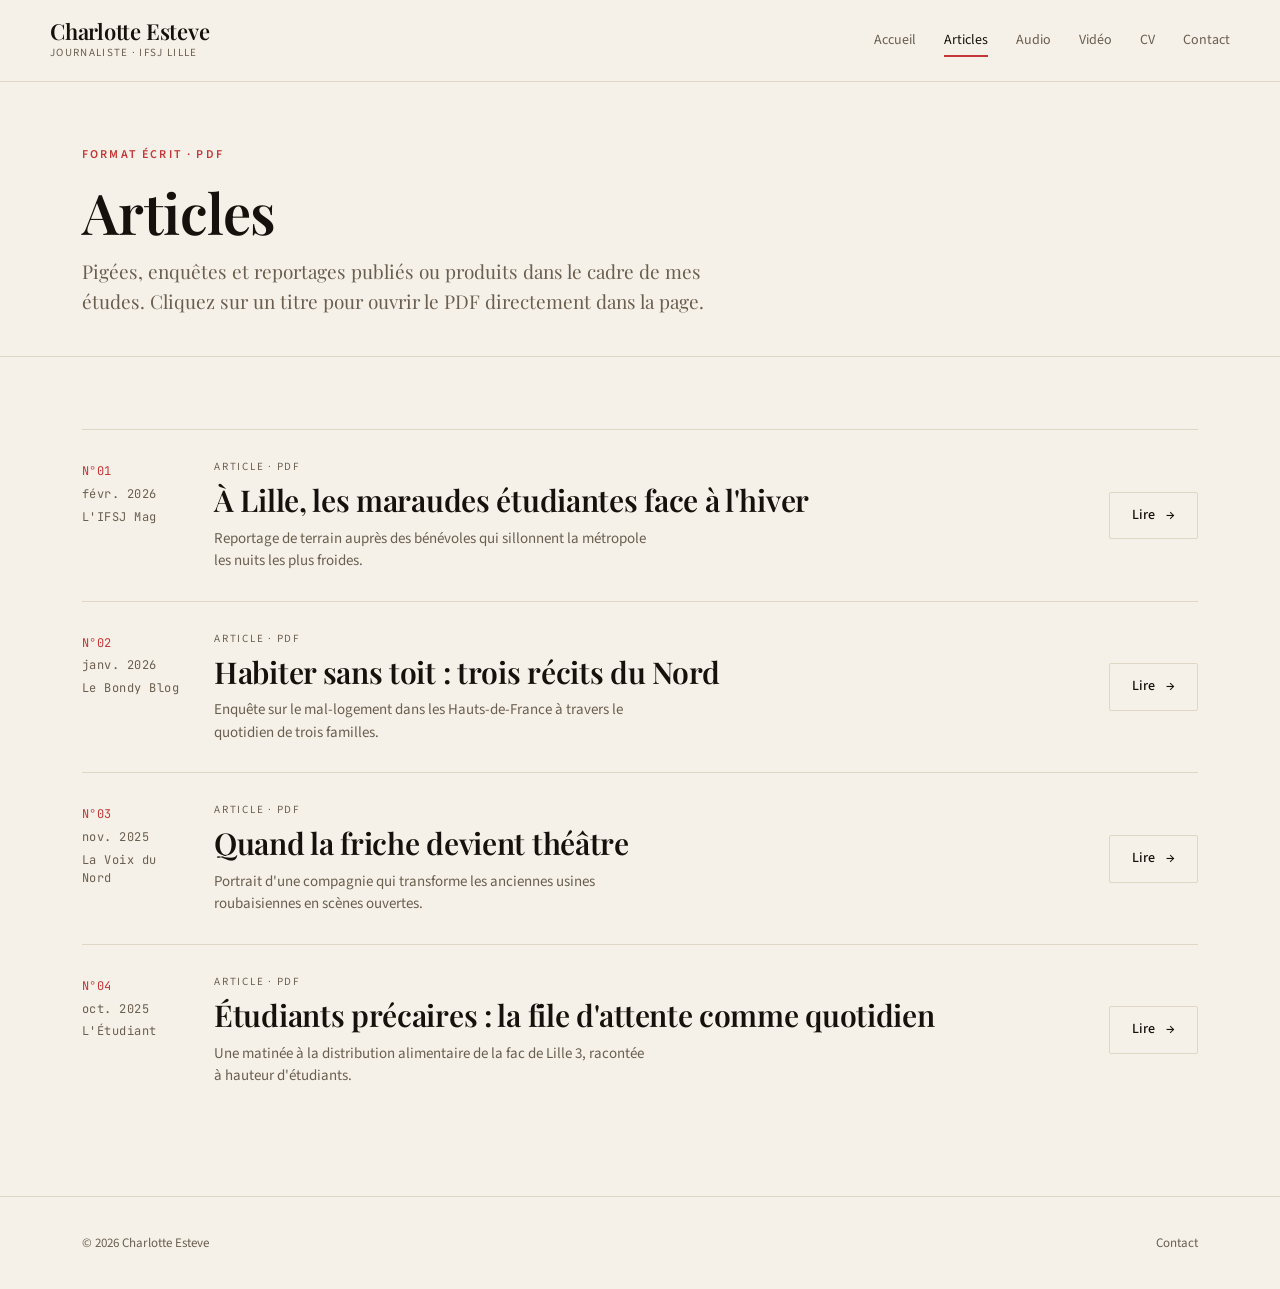
==== articles.html @ b2424b8b "remove unused template" ====
<!DOCTYPE html>
<html lang="fr">
<head>
  <meta charset="UTF-8" />
  <meta name="viewport" content="width=device-width, initial-scale=1.0" />
  <title>Articles — Charlotte Esteve</title>
  <link rel="preconnect" href="https://fonts.googleapis.com" />
  <link rel="preconnect" href="https://fonts.gstatic.com" crossorigin />
  <link href="https://fonts.googleapis.com/css2?family=Playfair+Display:wght@500;600;700&family=Source+Sans+3:wght@400;500;600&family=JetBrains+Mono:wght@400&display=swap" rel="stylesheet" />
  <link rel="stylesheet" href="styles.css" />
</head>
<body data-page="articles">
  <div class="page">
    <header class="site-header">
      <div class="container header-inner">
        <a class="brand" href="index.html">
          <span class="brand-name">Charlotte Esteve</span>
          <span class="brand-tagline">Journaliste · IFSJ Lille</span>
        </a>
        <button class="nav-toggle" type="button" aria-label="Menu">Menu</button>
        <nav class="nav">
          <a href="index.html">Accueil</a>
          <a href="articles.html" class="active">Articles</a>
          <a href="audio.html">Audio</a>
          <a href="video.html">Vidéo</a>
          <a href="cv.html">CV</a>
          <a href="contact.html">Contact</a>
        </nav>
      </div>
    </header>

    <main>
      <section class="page-header">
        <div class="container">
          <p class="page-eyebrow">Format écrit · PDF</p>
          <h1 class="page-title">Articles</h1>
          <p class="page-intro">Pigées, enquêtes et reportages publiés ou produits dans le cadre de mes études. Cliquez sur un titre pour ouvrir le PDF directement dans la page.</p>
        </div>
      </section>

      <section style="padding: 16px 0 80px;">
        <div class="container">
          <ul class="list" data-list>
            <li class="loading">Chargement…</li>
          </ul>
        </div>
      </section>
    </main>

    <footer class="site-footer">
      <div class="container footer-inner">
        <span>© 2026 Charlotte Esteve</span>
        <a href="contact.html">Contact</a>
      </div>
    </footer>
  </div>

  <script src="app.js"></script>
</body>
</html>
---- styles.css ----
/* =========================================================
   Charlotte Esteve — Portfolio
  Variables: palette ink + typographie classic
   ========================================================= */

/* Palette — Bleu encre */
:root {
  --bg: #f6f1e8;
  --bg-elevated: #fbf7f0;
  --fg: #16110c;
  --fg-muted: #6a5e4f;
  --rule: #e0d6c4;
  --accent: oklch(0.55 0.18 25);
  --accent-fg: #fbf7f0;
  --accent-soft: oklch(0.94 0.04 25);
  color-scheme: light;
}

/* Typographie — Classique */
:root {
  --font-serif: "Playfair Display", "Times New Roman", serif;
  --font-sans: "Source Sans 3", system-ui, sans-serif;
  --font-mono: "JetBrains Mono", ui-monospace, monospace;
  --serif-weight-display: 600;
  --serif-tracking-display: -0.01em;
}

/* Reset */
*, *::before, *::after { box-sizing: border-box; }
html, body { margin: 0; padding: 0; }
body {
  background: var(--bg);
  color: var(--fg);
  font-family: var(--font-sans);
  font-size: 16px;
  line-height: 1.55;
  -webkit-font-smoothing: antialiased;
  text-rendering: optimizeLegibility;
}

a { color: inherit; text-decoration: none; }
img { max-width: 100%; display: block; }
button { font: inherit; cursor: pointer; }

/* Layout */
.page {
  min-height: 100vh;
  display: flex;
  flex-direction: column;
}

.container {
  width: 100%;
  max-width: 1180px;
  margin: 0 auto;
  padding: 0 32px;
}

/* ====== Header ====== */
.site-header {
  border-bottom: 1px solid var(--rule);
  background: var(--bg);
  position: sticky;
  top: 0;
  z-index: 30;
  backdrop-filter: saturate(140%) blur(8px);
}

.header-inner {
  display: flex;
  align-items: center;
  justify-content: space-between;
  gap: 24px;
  padding: 20px 0;
}

.brand {
  display: flex;
  flex-direction: column;
  gap: 2px;
  text-decoration: none;
  color: inherit;
}
.brand-name {
  font-family: var(--font-serif);
  font-size: 22px;
  font-weight: var(--serif-weight-display);
  letter-spacing: var(--serif-tracking-display);
  line-height: 1;
}
.brand-tagline {
  font-size: 11px;
  letter-spacing: 0.12em;
  text-transform: uppercase;
  color: var(--fg-muted);
}

.nav {
  display: flex;
  align-items: center;
  gap: 28px;
}
.nav a {
  font-size: 14px;
  color: var(--fg-muted);
  position: relative;
  padding: 4px 0;
  transition: color 0.15s ease;
}
.nav a:hover { color: var(--fg); }
.nav a.active { color: var(--fg); }
.nav a.active::after {
  content: "";
  position: absolute;
  left: 0; right: 0; bottom: -2px;
  height: 2px;
  background: var(--accent);
}

/* Mobile nav */
.nav-toggle {
  display: none;
  background: none;
  border: 1px solid var(--rule);
  padding: 8px 12px;
  border-radius: 4px;
  color: var(--fg);
}

@media (max-width: 760px) {
  .nav-toggle { display: inline-flex; }
  .nav {
    display: none;
    position: absolute;
    top: 100%; left: 0; right: 0;
    background: var(--bg);
    border-bottom: 1px solid var(--rule);
    flex-direction: column;
    align-items: stretch;
    gap: 0;
    padding: 12px 32px 20px;
  }
  .nav.open { display: flex; }
  .nav a { padding: 12px 0; border-bottom: 1px solid var(--rule); }
  .nav a:last-child { border-bottom: none; }
}

/* ====== Hero ====== */
.hero {
  padding: 96px 0 72px;
  border-bottom: 1px solid var(--rule);
}
.hero-eyebrow {
  font-size: 12px;
  letter-spacing: 0.18em;
  text-transform: uppercase;
  color: var(--accent);
  font-weight: 600;
  margin: 0 0 28px;
}
.hero-title {
  font-family: var(--font-serif);
  font-weight: var(--serif-weight-display);
  letter-spacing: var(--serif-tracking-display);
  font-size: clamp(44px, 7vw, 88px);
  line-height: 1.02;
  margin: 0 0 28px;
  text-wrap: balance;
}
.hero-lede {
  font-family: var(--font-serif);
  font-size: clamp(18px, 2vw, 22px);
  line-height: 1.5;
  color: var(--fg-muted);
  max-width: 60ch;
  margin: 0 0 40px;
  text-wrap: pretty;
}
.hero-cta {
  display: inline-flex;
  align-items: center;
  gap: 12px;
}

/* ====== Buttons ====== */
.btn {
  display: inline-flex;
  align-items: center;
  gap: 10px;
  padding: 12px 22px;
  border-radius: 2px;
  font-size: 14px;
  font-weight: 500;
  letter-spacing: 0.02em;
  border: 1px solid var(--fg);
  background: var(--fg);
  color: var(--bg);
  transition: all 0.15s ease;
}
.btn:hover { background: var(--accent); border-color: var(--accent); color: var(--accent-fg); }

.btn-ghost {
  background: transparent;
  color: var(--fg);
  border-color: var(--rule);
}
.btn-ghost:hover { border-color: var(--fg); background: transparent; color: var(--fg); }

.btn-accent {
  background: var(--accent);
  border-color: var(--accent);
  color: var(--accent-fg);
}
.btn-accent:hover { background: var(--fg); border-color: var(--fg); color: var(--bg); }

.btn .arrow {
  display: inline-block;
  transition: transform 0.2s ease;
}
.btn:hover .arrow { transform: translateX(3px); }

/* ====== Section header ====== */
.section {
  padding: 80px 0;
  border-bottom: 1px solid var(--rule);
}
.section:last-of-type { border-bottom: none; }

.section-head {
  display: flex;
  align-items: baseline;
  justify-content: space-between;
  gap: 24px;
  margin-bottom: 40px;
  padding-bottom: 16px;
  border-bottom: 2px solid var(--fg);
}
.section-title {
  font-family: var(--font-serif);
  font-weight: var(--serif-weight-display);
  letter-spacing: var(--serif-tracking-display);
  font-size: clamp(28px, 4vw, 40px);
  margin: 0;
}
.section-meta {
  font-size: 12px;
  letter-spacing: 0.16em;
  text-transform: uppercase;
  color: var(--fg-muted);
}
.section-meta a { color: var(--accent); }
.section-meta a:hover { text-decoration: underline; }

/* ====== Page header (interior pages) ====== */
.page-header {
  padding: 64px 0 40px;
  border-bottom: 1px solid var(--rule);
}
.page-eyebrow {
  font-size: 12px;
  letter-spacing: 0.18em;
  text-transform: uppercase;
  color: var(--accent);
  margin: 0 0 18px;
  font-weight: 600;
}
.page-title {
  font-family: var(--font-serif);
  font-weight: var(--serif-weight-display);
  letter-spacing: var(--serif-tracking-display);
  font-size: clamp(36px, 5vw, 56px);
  margin: 0 0 16px;
  line-height: 1.05;
}
.page-intro {
  font-family: var(--font-serif);
  font-size: 19px;
  color: var(--fg-muted);
  max-width: 60ch;
  margin: 0;
}

/* ====== Cards (lists) ====== */
.list {
  display: flex;
  flex-direction: column;
  gap: 0;
  margin: 56px 0 0;
  padding: 0;
  list-style: none;
}

.card {
  display: grid;
  grid-template-columns: 100px 1fr auto;
  gap: 32px;
  align-items: start;
  padding: 28px 0;
  border-top: 1px solid var(--rule);
  transition: padding-left 0.2s ease;
}
.card:last-child { border-bottom: 1px solid var(--rule); }
.card:hover { padding-left: 12px; }

.card-meta {
  font-family: var(--font-mono);
  font-size: 12px;
  color: var(--fg-muted);
  letter-spacing: 0.04em;
  display: flex;
  flex-direction: column;
  gap: 4px;
  padding-top: 4px;
}
.card-meta .num { color: var(--accent); }

.card-body { min-width: 0; }
.card-kind {
  font-size: 11px;
  letter-spacing: 0.16em;
  text-transform: uppercase;
  color: var(--fg-muted);
  margin: 0 0 8px;
}
.card-title {
  font-family: var(--font-serif);
  font-weight: var(--serif-weight-display);
  letter-spacing: var(--serif-tracking-display);
  font-size: clamp(22px, 2.4vw, 30px);
  line-height: 1.15;
  margin: 0 0 10px;
  text-wrap: balance;
}
.card-desc {
  color: var(--fg-muted);
  font-size: 15px;
  line-height: 1.5;
  margin: 0;
  max-width: 62ch;
  text-wrap: pretty;
}

.card-action {
  align-self: center;
  white-space: nowrap;
}

@media (max-width: 720px) {
  .card { grid-template-columns: 1fr; gap: 12px; }
  .card-meta { flex-direction: row; gap: 14px; }
  .card-action { justify-self: start; }
}

/* ====== Featured row (homepage) ====== */
.featured-grid {
  display: grid;
  grid-template-columns: repeat(3, 1fr);
  gap: 0;
  border-top: 1px solid var(--rule);
}
.featured-item {
  padding: 28px 28px 36px;
  border-right: 1px solid var(--rule);
  display: flex;
  flex-direction: column;
  gap: 16px;
  min-height: 240px;
  position: relative;
  transition: background 0.2s ease;
}
.featured-item:last-child { border-right: none; }
.featured-item:hover { background: var(--accent-soft); }
.featured-item:first-child { padding-left: 0; }
.featured-kind {
  font-size: 11px;
  letter-spacing: 0.16em;
  text-transform: uppercase;
  color: var(--accent);
  font-weight: 600;
}
.featured-title {
  font-family: var(--font-serif);
  font-weight: var(--serif-weight-display);
  letter-spacing: var(--serif-tracking-display);
  font-size: 22px;
  line-height: 1.2;
  margin: 0;
  text-wrap: balance;
}
.featured-desc {
  color: var(--fg-muted);
  font-size: 14px;
  line-height: 1.5;
  margin: 0;
  flex: 1;
}
.featured-link {
  font-size: 12px;
  letter-spacing: 0.14em;
  text-transform: uppercase;
  color: var(--fg);
  font-weight: 600;
  display: inline-flex;
  align-items: center;
  gap: 8px;
}
.featured-link::after {
  content: "→";
  transition: transform 0.2s ease;
}
.featured-item:hover .featured-link::after { transform: translateX(4px); }

@media (max-width: 880px) {
  .featured-grid { grid-template-columns: 1fr; }
  .featured-item { border-right: none; border-bottom: 1px solid var(--rule); padding: 24px 0; }
  .featured-item:last-child { border-bottom: none; }
}

/* ====== Embeds ====== */
.embed-card {
  border: 1px solid var(--rule);
  background: var(--bg-elevated);
  padding: 24px;
  margin: 28px 0 0;
  display: none;
}
.embed-card.open { display: block; }
.embed-frame {
  width: 100%;
  border: none;
  background: #000;
  display: block;
}
.embed-frame.video { aspect-ratio: 16/9; }
.embed-frame.audio { height: 80px; }
.embed-frame.pdf { height: 720px; }

.embed-actions {
  display: flex;
  justify-content: space-between;
  align-items: center;
  margin-top: 14px;
  font-size: 13px;
  color: var(--fg-muted);
}
.embed-close {
  background: none;
  border: none;
  color: var(--fg-muted);
  font-size: 13px;
  text-decoration: underline;
  padding: 0;
}
.embed-close:hover { color: var(--fg); }

/* ====== CV ====== */
.cv-grid {
  display: grid;
  grid-template-columns: 220px 1fr;
  gap: 64px;
  margin-top: 48px;
}
@media (max-width: 760px) {
  .cv-grid { grid-template-columns: 1fr; gap: 36px; }
}
.cv-section { margin-bottom: 48px; }
.cv-section:last-child { margin-bottom: 0; }
.cv-section-title {
  font-family: var(--font-mono);
  font-size: 11px;
  letter-spacing: 0.18em;
  text-transform: uppercase;
  color: var(--fg-muted);
  margin: 0 0 20px;
  padding-bottom: 10px;
  border-bottom: 1px solid var(--rule);
}
.cv-side .cv-section-title { margin-top: 0; }

.cv-summary {
  font-family: var(--font-serif);
  font-size: 19px;
  line-height: 1.5;
  margin: 0 0 56px;
  max-width: 60ch;
  color: var(--fg);
  text-wrap: pretty;
}

.cv-entry {
  display: grid;
  grid-template-columns: 140px 1fr;
  gap: 24px;
  padding: 18px 0;
  border-top: 1px solid var(--rule);
}
.cv-entry:last-child { border-bottom: 1px solid var(--rule); }
.cv-entry-period {
  font-family: var(--font-mono);
  font-size: 12px;
  color: var(--fg-muted);
  letter-spacing: 0.04em;
}
.cv-entry-role {
  font-family: var(--font-serif);
  font-weight: var(--serif-weight-display);
  font-size: 18px;
  margin: 0 0 4px;
}
.cv-entry-org {
  font-size: 14px;
  color: var(--accent);
  margin: 0 0 8px;
}
.cv-entry-details {
  font-size: 14px;
  color: var(--fg-muted);
  margin: 0;
  line-height: 1.5;
}
@media (max-width: 600px) {
  .cv-entry { grid-template-columns: 1fr; gap: 6px; }
}

.skills-list {
  list-style: none;
  padding: 0;
  margin: 0;
  display: flex;
  flex-direction: column;
  gap: 8px;
}
.skills-list li {
  font-size: 14px;
  padding: 6px 0;
  border-bottom: 1px solid var(--rule);
  color: var(--fg-muted);
}

/* ====== Contact ====== */
.contact-grid {
  display: grid;
  grid-template-columns: 1.2fr 1fr;
  gap: 80px;
  margin-top: 56px;
}
@media (max-width: 800px) {
  .contact-grid { grid-template-columns: 1fr; gap: 48px; }
}
.contact-block-title {
  font-family: var(--font-mono);
  font-size: 11px;
  letter-spacing: 0.18em;
  text-transform: uppercase;
  color: var(--fg-muted);
  margin: 0 0 16px;
}
.contact-email {
  font-family: var(--font-serif);
  font-weight: var(--serif-weight-display);
  font-size: clamp(28px, 4vw, 44px);
  letter-spacing: var(--serif-tracking-display);
  line-height: 1.1;
  display: inline-block;
  border-bottom: 2px solid var(--accent);
  padding-bottom: 4px;
  margin-bottom: 24px;
  word-break: break-word;
}
.contact-email:hover { color: var(--accent); }

.social-list {
  list-style: none;
  padding: 0;
  margin: 0;
  display: flex;
  flex-direction: column;
}
.social-list li {
  border-top: 1px solid var(--rule);
}
.social-list li:last-child { border-bottom: 1px solid var(--rule); }
.social-list a {
  display: flex;
  align-items: center;
  justify-content: space-between;
  padding: 18px 0;
  font-family: var(--font-serif);
  font-size: 22px;
  font-weight: var(--serif-weight-display);
  transition: padding 0.2s ease, color 0.2s ease;
}
.social-list a:hover {
  color: var(--accent);
  padding-left: 12px;
}
.social-list a::after {
  content: "↗";
  font-size: 18px;
  color: var(--fg-muted);
}

/* ====== Footer ====== */
.site-footer {
  border-top: 1px solid var(--rule);
  padding: 36px 0;
  margin-top: auto;
  font-size: 13px;
  color: var(--fg-muted);
}
.footer-inner {
  display: flex;
  justify-content: space-between;
  align-items: center;
  gap: 24px;
  flex-wrap: wrap;
}
.footer-inner a:hover { color: var(--fg); }

/* ====== Loading state ====== */
.loading {
  padding: 80px 0;
  text-align: center;
  color: var(--fg-muted);
  font-family: var(--font-mono);
  font-size: 13px;
  letter-spacing: 0.1em;
}

/* Print */
@media print {
  .site-header, .site-footer, .card-action, .embed-card { display: none; }
  .card { padding: 12px 0; break-inside: avoid; }
}
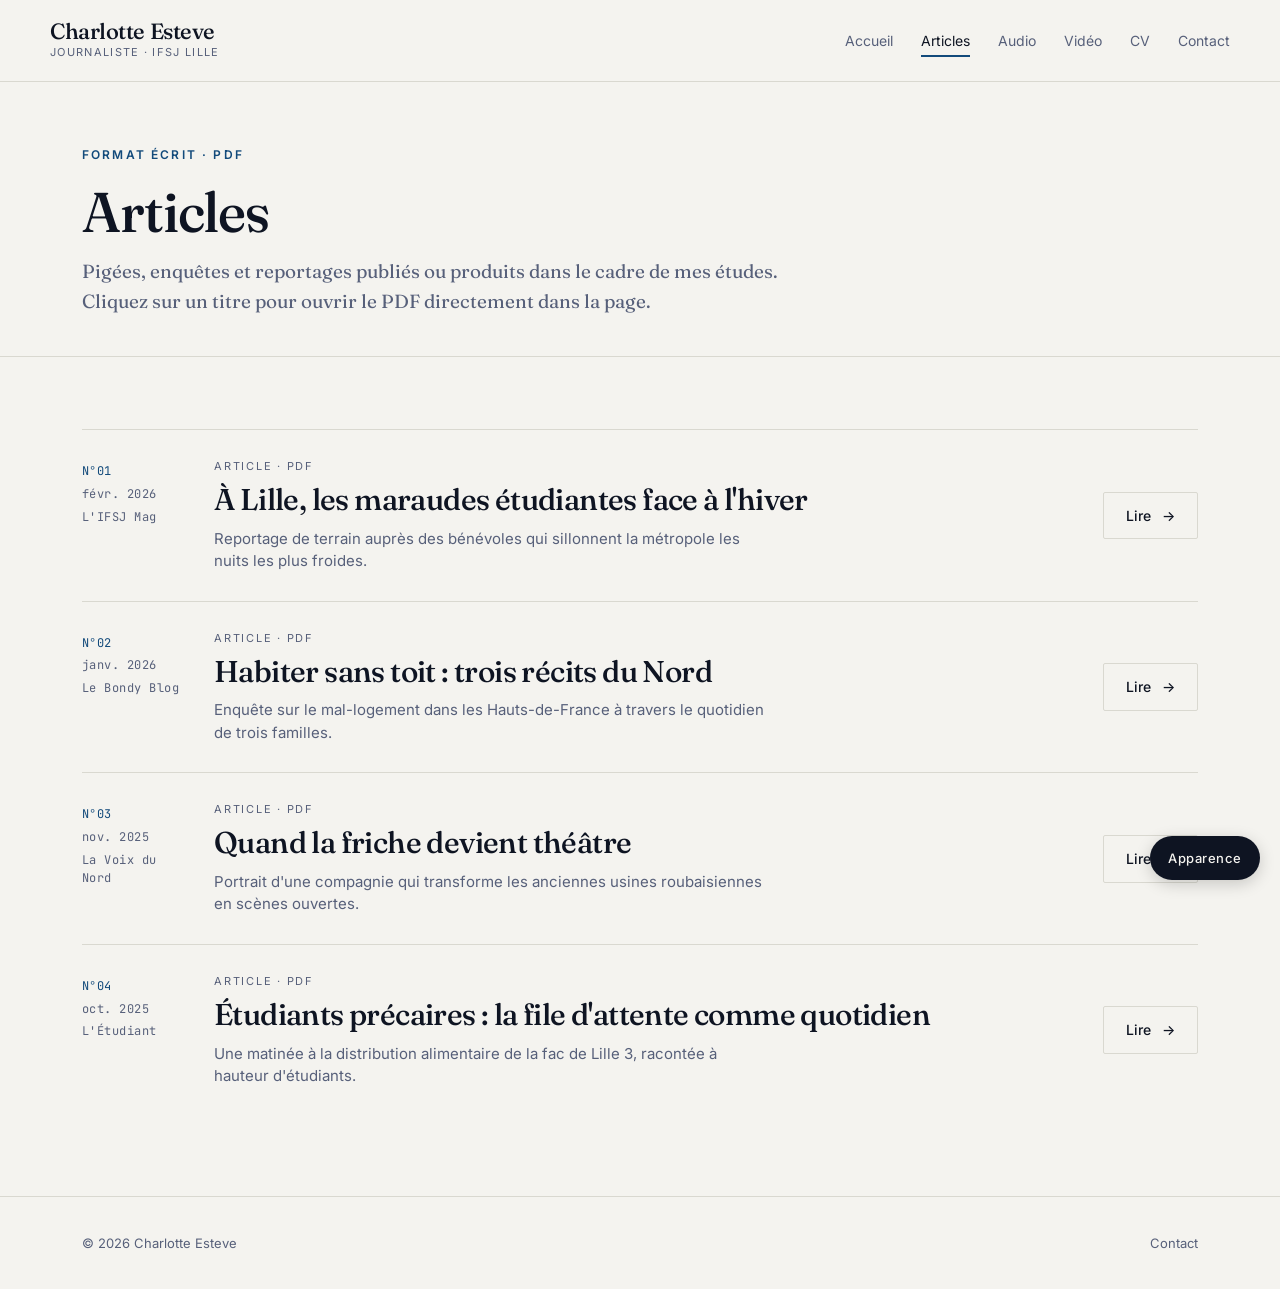
==== commit b6406d04: "Revert "remove unused template" This reverts commit b40cb034ce2ddf95b908a0f0132b57d377565c1c." ====
--- a/articles.html
+++ b/articles.html
@@ -6,7 +6,7 @@
   <title>Articles — Charlotte Esteve</title>
   <link rel="preconnect" href="https://fonts.googleapis.com" />
   <link rel="preconnect" href="https://fonts.gstatic.com" crossorigin />
-  <link href="https://fonts.googleapis.com/css2?family=Playfair+Display:wght@500;600;700&family=Source+Sans+3:wght@400;500;600&family=JetBrains+Mono:wght@400&display=swap" rel="stylesheet" />
+  <link href="https://fonts.googleapis.com/css2?family=Fraunces:opsz,wght@9..144,400;9..144,500;9..144,600&family=Inter:wght@400;500;600&family=Playfair+Display:wght@500;600;700&family=Source+Sans+3:wght@400;500;600&family=EB+Garamond:wght@500;600&family=IBM+Plex+Sans:wght@400;500;600&family=IBM+Plex+Mono:wght@400&family=JetBrains+Mono:wght@400&display=swap" rel="stylesheet" />
   <link rel="stylesheet" href="styles.css" />
 </head>
 <body data-page="articles">
--- a/styles.css
+++ b/styles.css
@@ -1,10 +1,10 @@
 /* =========================================================
    Charlotte Esteve — Portfolio
-  Variables: palette ink + typographie classic
+   Variables: 3 palettes + 3 typographies
    ========================================================= */
 
-/* Palette — Bleu encre */
-:root {
+/* Palette 1 — Rouge presse (la plus "fun") */
+:root[data-palette="press"] {
   --bg: #f6f1e8;
   --bg-elevated: #fbf7f0;
   --fg: #16110c;
@@ -13,16 +13,60 @@
   --accent: oklch(0.55 0.18 25);
   --accent-fg: #fbf7f0;
   --accent-soft: oklch(0.94 0.04 25);
+}
+
+/* Palette 2 — Bleu encre */
+:root[data-palette="ink"] {
+  --bg: #f4f3ef;
+  --bg-elevated: #fbfaf6;
+  --fg: #0e1422;
+  --fg-muted: #57607a;
+  --rule: #d9d8d0;
+  --accent: oklch(0.40 0.10 250);
+  --accent-fg: #fbfaf6;
+  --accent-soft: oklch(0.94 0.025 250);
+}
+
+/* Palette 3 — Monochrome (la plus sobre) */
+:root[data-palette="mono"] {
+  --bg: #ffffff;
+  --bg-elevated: #fafafa;
+  --fg: #0a0a0a;
+  --fg-muted: #6b6b6b;
+  --rule: #e6e6e6;
+  --accent: #0a0a0a;
+  --accent-fg: #ffffff;
+  --accent-soft: #f0f0f0;
+}
+
+/* Default = Bleu encre */
+:root {
   color-scheme: light;
 }
 
-/* Typographie — Classique */
-:root {
+/* Typographies */
+:root[data-font="modern"] {
+  --font-serif: "Fraunces", "Times New Roman", serif;
+  --font-sans: "Inter", system-ui, sans-serif;
+  --font-mono: "JetBrains Mono", ui-monospace, monospace;
+  --serif-weight-display: 500;
+  --serif-tracking-display: -0.02em;
+}
+
+:root[data-font="classic"] {
   --font-serif: "Playfair Display", "Times New Roman", serif;
   --font-sans: "Source Sans 3", system-ui, sans-serif;
   --font-mono: "JetBrains Mono", ui-monospace, monospace;
   --serif-weight-display: 600;
   --serif-tracking-display: -0.01em;
+}
+
+:root[data-font="institutional"] {
+  --font-serif: "EB Garamond", "Times New Roman", serif;
+  --font-sans: "IBM Plex Sans", system-ui, sans-serif;
+  --font-mono: "IBM Plex Mono", ui-monospace, monospace;
+  --serif-weight-display: 500;
+  --serif-tracking-display: 0;
 }
 
 /* Reset */
@@ -617,6 +661,107 @@
 }
 .footer-inner a:hover { color: var(--fg); }
 
+/* ====== Tweaks panel ====== */
+.tweaks-fab {
+  position: fixed;
+  bottom: 20px;
+  right: 20px;
+  z-index: 100;
+  background: var(--fg);
+  color: var(--bg);
+  border: none;
+  border-radius: 999px;
+  padding: 12px 18px;
+  font-size: 13px;
+  font-weight: 500;
+  letter-spacing: 0.04em;
+  box-shadow: 0 4px 16px rgba(0,0,0,0.18);
+  display: inline-flex;
+  align-items: center;
+  gap: 8px;
+}
+.tweaks-fab:hover { background: var(--accent); color: var(--accent-fg); }
+
+.tweaks-panel {
+  position: fixed;
+  bottom: 76px;
+  right: 20px;
+  z-index: 99;
+  width: 320px;
+  background: var(--bg-elevated);
+  border: 1px solid var(--rule);
+  border-radius: 6px;
+  box-shadow: 0 12px 40px rgba(0,0,0,0.18);
+  padding: 22px;
+  display: none;
+}
+.tweaks-panel.open { display: block; }
+.tweaks-title {
+  font-family: var(--font-serif);
+  font-weight: var(--serif-weight-display);
+  font-size: 18px;
+  margin: 0 0 4px;
+}
+.tweaks-sub {
+  font-size: 12px;
+  color: var(--fg-muted);
+  margin: 0 0 22px;
+}
+.tweak-group {
+  margin-bottom: 20px;
+}
+.tweak-group:last-child { margin-bottom: 0; }
+.tweak-label {
+  font-family: var(--font-mono);
+  font-size: 10px;
+  letter-spacing: 0.16em;
+  text-transform: uppercase;
+  color: var(--fg-muted);
+  margin: 0 0 10px;
+  display: block;
+}
+.tweak-options {
+  display: grid;
+  grid-template-columns: repeat(3, 1fr);
+  gap: 8px;
+}
+.tweak-option {
+  border: 1px solid var(--rule);
+  background: var(--bg);
+  color: var(--fg);
+  border-radius: 4px;
+  padding: 10px 8px;
+  font-size: 12px;
+  text-align: center;
+  cursor: pointer;
+  transition: all 0.15s ease;
+  display: flex;
+  flex-direction: column;
+  align-items: center;
+  gap: 6px;
+}
+.tweak-option:hover { border-color: var(--fg); }
+.tweak-option.active {
+  border-color: var(--fg);
+  background: var(--fg);
+  color: var(--bg);
+}
+.tweak-swatch-row {
+  display: flex;
+  gap: 3px;
+}
+.tweak-swatch {
+  width: 14px;
+  height: 14px;
+  border-radius: 50%;
+  border: 1px solid rgba(0,0,0,0.08);
+}
+.tweak-font-preview {
+  font-size: 18px;
+  line-height: 1;
+  font-weight: 500;
+}
+
 /* ====== Loading state ====== */
 .loading {
   padding: 80px 0;
@@ -629,6 +774,6 @@
 
 /* Print */
 @media print {
-  .site-header, .site-footer, .card-action, .embed-card { display: none; }
+  .site-header, .site-footer, .tweaks-fab, .tweaks-panel, .card-action, .embed-card { display: none; }
   .card { padding: 12px 0; break-inside: avoid; }
 }
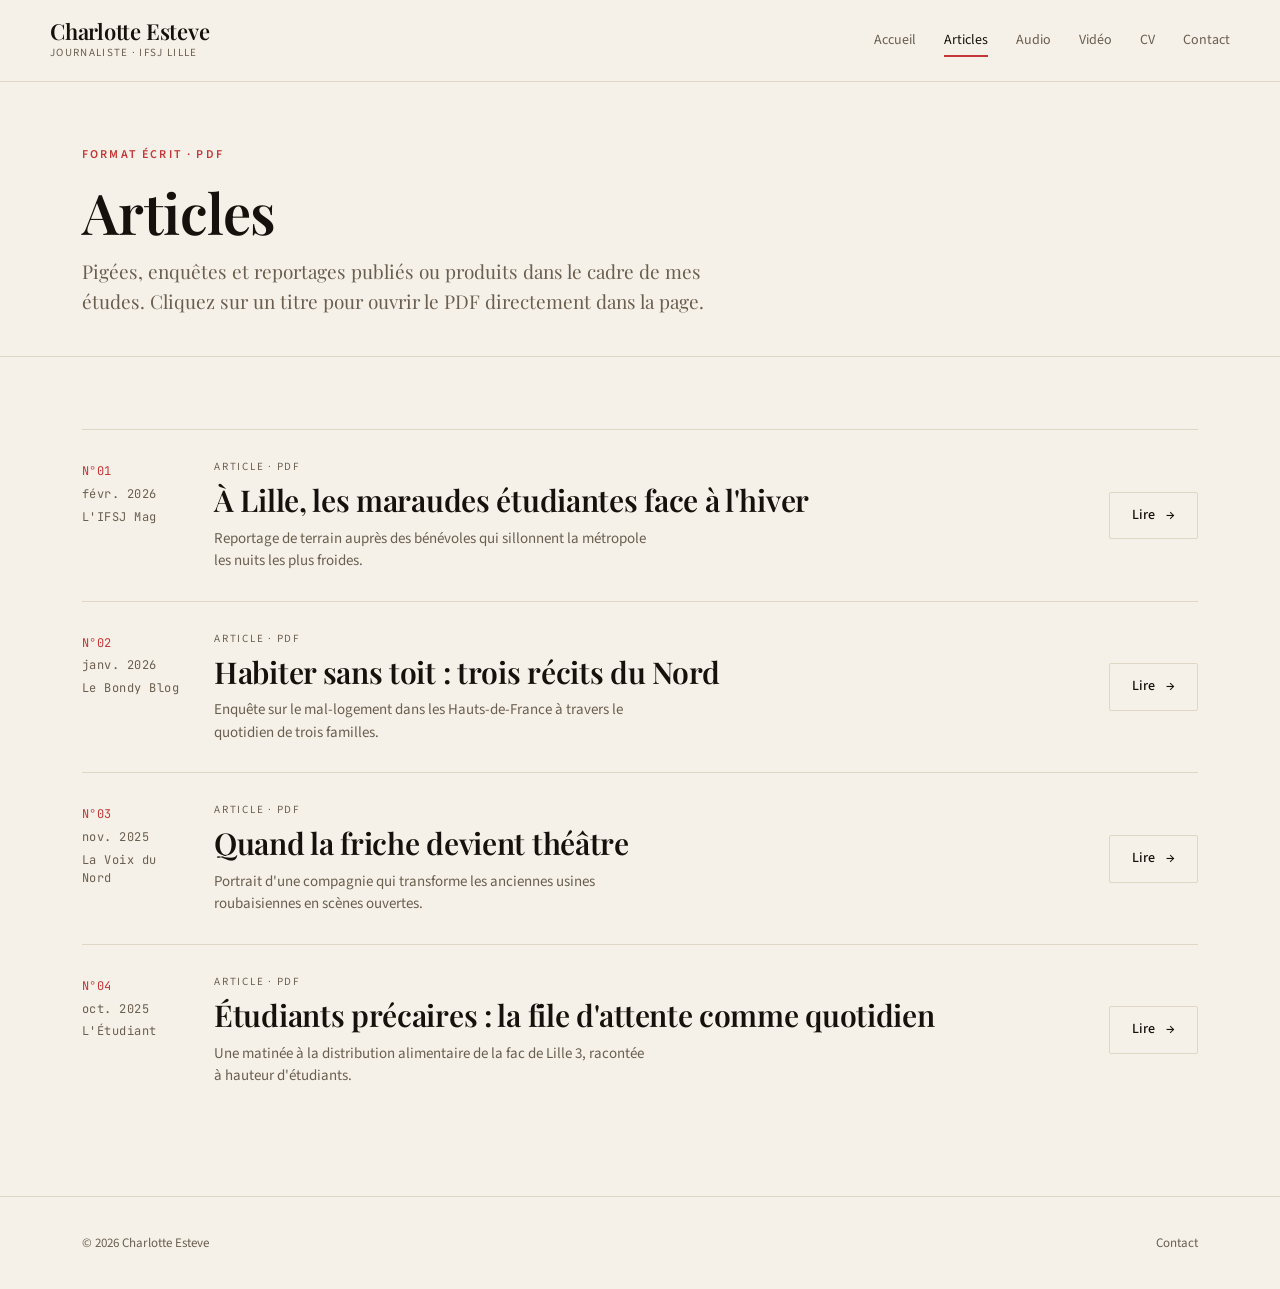
==== commit c58d37df: "Reapply "remove unused template" This reverts commit c91fb348be37f18637f5a8852947bb83d28b3cff." ====
--- a/articles.html
+++ b/articles.html
@@ -6,25 +6,25 @@
   <title>Articles — Charlotte Esteve</title>
   <link rel="preconnect" href="https://fonts.googleapis.com" />
   <link rel="preconnect" href="https://fonts.gstatic.com" crossorigin />
-  <link href="https://fonts.googleapis.com/css2?family=Fraunces:opsz,wght@9..144,400;9..144,500;9..144,600&family=Inter:wght@400;500;600&family=Playfair+Display:wght@500;600;700&family=Source+Sans+3:wght@400;500;600&family=EB+Garamond:wght@500;600&family=IBM+Plex+Sans:wght@400;500;600&family=IBM+Plex+Mono:wght@400&family=JetBrains+Mono:wght@400&display=swap" rel="stylesheet" />
+  <link href="https://fonts.googleapis.com/css2?family=Playfair+Display:wght@500;600;700&family=Source+Sans+3:wght@400;500;600&family=JetBrains+Mono:wght@400&display=swap" rel="stylesheet" />
   <link rel="stylesheet" href="styles.css" />
 </head>
 <body data-page="articles">
   <div class="page">
     <header class="site-header">
       <div class="container header-inner">
-        <a class="brand" href="index.html">
+        <a class="brand" href="/">
           <span class="brand-name">Charlotte Esteve</span>
           <span class="brand-tagline">Journaliste · IFSJ Lille</span>
         </a>
         <button class="nav-toggle" type="button" aria-label="Menu">Menu</button>
         <nav class="nav">
-          <a href="index.html">Accueil</a>
-          <a href="articles.html" class="active">Articles</a>
-          <a href="audio.html">Audio</a>
-          <a href="video.html">Vidéo</a>
-          <a href="cv.html">CV</a>
-          <a href="contact.html">Contact</a>
+          <a href="/">Accueil</a>
+          <a href="articles" class="active">Articles</a>
+          <a href="audio">Audio</a>
+          <a href="video">Vidéo</a>
+          <a href="cv">CV</a>
+          <a href="contact">Contact</a>
         </nav>
       </div>
     </header>
@@ -50,7 +50,7 @@
     <footer class="site-footer">
       <div class="container footer-inner">
         <span>© 2026 Charlotte Esteve</span>
-        <a href="contact.html">Contact</a>
+        <a href="contact">Contact</a>
       </div>
     </footer>
   </div>
--- a/styles.css
+++ b/styles.css
@@ -1,10 +1,10 @@
 /* =========================================================
    Charlotte Esteve — Portfolio
-   Variables: 3 palettes + 3 typographies
+  Variables: palette ink + typographie classic
    ========================================================= */
 
-/* Palette 1 — Rouge presse (la plus "fun") */
-:root[data-palette="press"] {
+/* Palette — Bleu encre */
+:root {
   --bg: #f6f1e8;
   --bg-elevated: #fbf7f0;
   --fg: #16110c;
@@ -13,60 +13,16 @@
   --accent: oklch(0.55 0.18 25);
   --accent-fg: #fbf7f0;
   --accent-soft: oklch(0.94 0.04 25);
-}
-
-/* Palette 2 — Bleu encre */
-:root[data-palette="ink"] {
-  --bg: #f4f3ef;
-  --bg-elevated: #fbfaf6;
-  --fg: #0e1422;
-  --fg-muted: #57607a;
-  --rule: #d9d8d0;
-  --accent: oklch(0.40 0.10 250);
-  --accent-fg: #fbfaf6;
-  --accent-soft: oklch(0.94 0.025 250);
-}
-
-/* Palette 3 — Monochrome (la plus sobre) */
-:root[data-palette="mono"] {
-  --bg: #ffffff;
-  --bg-elevated: #fafafa;
-  --fg: #0a0a0a;
-  --fg-muted: #6b6b6b;
-  --rule: #e6e6e6;
-  --accent: #0a0a0a;
-  --accent-fg: #ffffff;
-  --accent-soft: #f0f0f0;
-}
-
-/* Default = Bleu encre */
+  color-scheme: light;
+}
+
+/* Typographie — Classique */
 :root {
-  color-scheme: light;
-}
-
-/* Typographies */
-:root[data-font="modern"] {
-  --font-serif: "Fraunces", "Times New Roman", serif;
-  --font-sans: "Inter", system-ui, sans-serif;
-  --font-mono: "JetBrains Mono", ui-monospace, monospace;
-  --serif-weight-display: 500;
-  --serif-tracking-display: -0.02em;
-}
-
-:root[data-font="classic"] {
   --font-serif: "Playfair Display", "Times New Roman", serif;
   --font-sans: "Source Sans 3", system-ui, sans-serif;
   --font-mono: "JetBrains Mono", ui-monospace, monospace;
   --serif-weight-display: 600;
   --serif-tracking-display: -0.01em;
-}
-
-:root[data-font="institutional"] {
-  --font-serif: "EB Garamond", "Times New Roman", serif;
-  --font-sans: "IBM Plex Sans", system-ui, sans-serif;
-  --font-mono: "IBM Plex Mono", ui-monospace, monospace;
-  --serif-weight-display: 500;
-  --serif-tracking-display: 0;
 }
 
 /* Reset */
@@ -661,107 +617,6 @@
 }
 .footer-inner a:hover { color: var(--fg); }
 
-/* ====== Tweaks panel ====== */
-.tweaks-fab {
-  position: fixed;
-  bottom: 20px;
-  right: 20px;
-  z-index: 100;
-  background: var(--fg);
-  color: var(--bg);
-  border: none;
-  border-radius: 999px;
-  padding: 12px 18px;
-  font-size: 13px;
-  font-weight: 500;
-  letter-spacing: 0.04em;
-  box-shadow: 0 4px 16px rgba(0,0,0,0.18);
-  display: inline-flex;
-  align-items: center;
-  gap: 8px;
-}
-.tweaks-fab:hover { background: var(--accent); color: var(--accent-fg); }
-
-.tweaks-panel {
-  position: fixed;
-  bottom: 76px;
-  right: 20px;
-  z-index: 99;
-  width: 320px;
-  background: var(--bg-elevated);
-  border: 1px solid var(--rule);
-  border-radius: 6px;
-  box-shadow: 0 12px 40px rgba(0,0,0,0.18);
-  padding: 22px;
-  display: none;
-}
-.tweaks-panel.open { display: block; }
-.tweaks-title {
-  font-family: var(--font-serif);
-  font-weight: var(--serif-weight-display);
-  font-size: 18px;
-  margin: 0 0 4px;
-}
-.tweaks-sub {
-  font-size: 12px;
-  color: var(--fg-muted);
-  margin: 0 0 22px;
-}
-.tweak-group {
-  margin-bottom: 20px;
-}
-.tweak-group:last-child { margin-bottom: 0; }
-.tweak-label {
-  font-family: var(--font-mono);
-  font-size: 10px;
-  letter-spacing: 0.16em;
-  text-transform: uppercase;
-  color: var(--fg-muted);
-  margin: 0 0 10px;
-  display: block;
-}
-.tweak-options {
-  display: grid;
-  grid-template-columns: repeat(3, 1fr);
-  gap: 8px;
-}
-.tweak-option {
-  border: 1px solid var(--rule);
-  background: var(--bg);
-  color: var(--fg);
-  border-radius: 4px;
-  padding: 10px 8px;
-  font-size: 12px;
-  text-align: center;
-  cursor: pointer;
-  transition: all 0.15s ease;
-  display: flex;
-  flex-direction: column;
-  align-items: center;
-  gap: 6px;
-}
-.tweak-option:hover { border-color: var(--fg); }
-.tweak-option.active {
-  border-color: var(--fg);
-  background: var(--fg);
-  color: var(--bg);
-}
-.tweak-swatch-row {
-  display: flex;
-  gap: 3px;
-}
-.tweak-swatch {
-  width: 14px;
-  height: 14px;
-  border-radius: 50%;
-  border: 1px solid rgba(0,0,0,0.08);
-}
-.tweak-font-preview {
-  font-size: 18px;
-  line-height: 1;
-  font-weight: 500;
-}
-
 /* ====== Loading state ====== */
 .loading {
   padding: 80px 0;
@@ -774,6 +629,6 @@
 
 /* Print */
 @media print {
-  .site-header, .site-footer, .tweaks-fab, .tweaks-panel, .card-action, .embed-card { display: none; }
+  .site-header, .site-footer, .card-action, .embed-card { display: none; }
   .card { padding: 12px 0; break-inside: avoid; }
 }
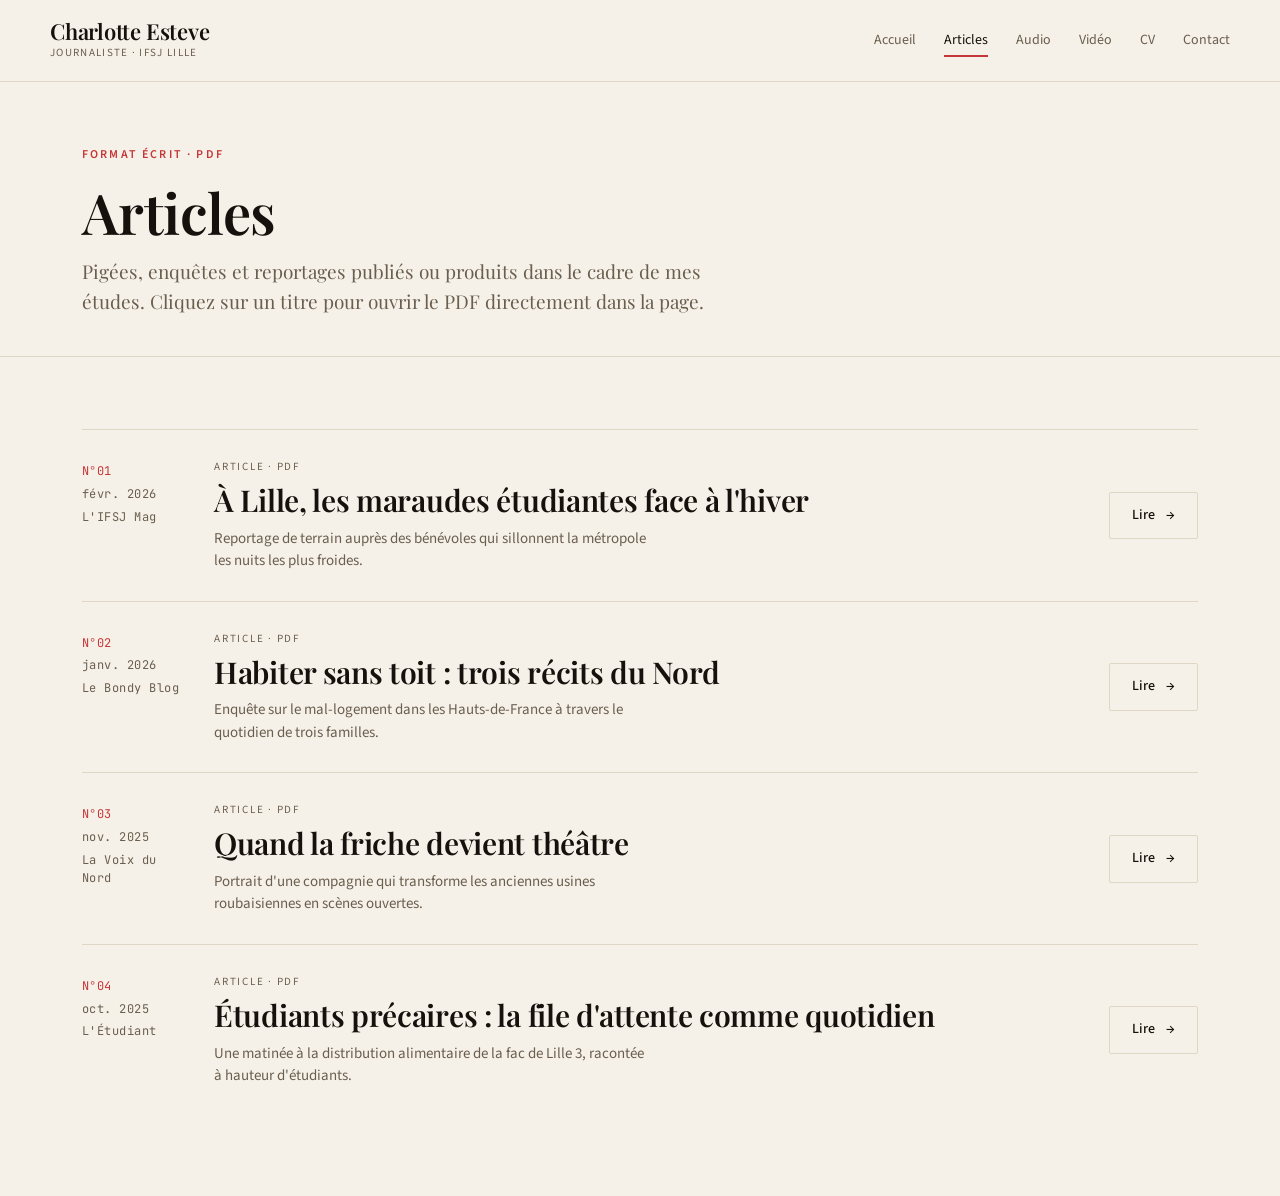
==== commit 19097125: "remove footer" ====
--- a/articles.html
+++ b/articles.html
@@ -47,12 +47,6 @@
       </section>
     </main>
 
-    <footer class="site-footer">
-      <div class="container footer-inner">
-        <span>© 2026 Charlotte Esteve</span>
-        <a href="contact">Contact</a>
-      </div>
-    </footer>
   </div>
 
   <script src="app.js"></script>
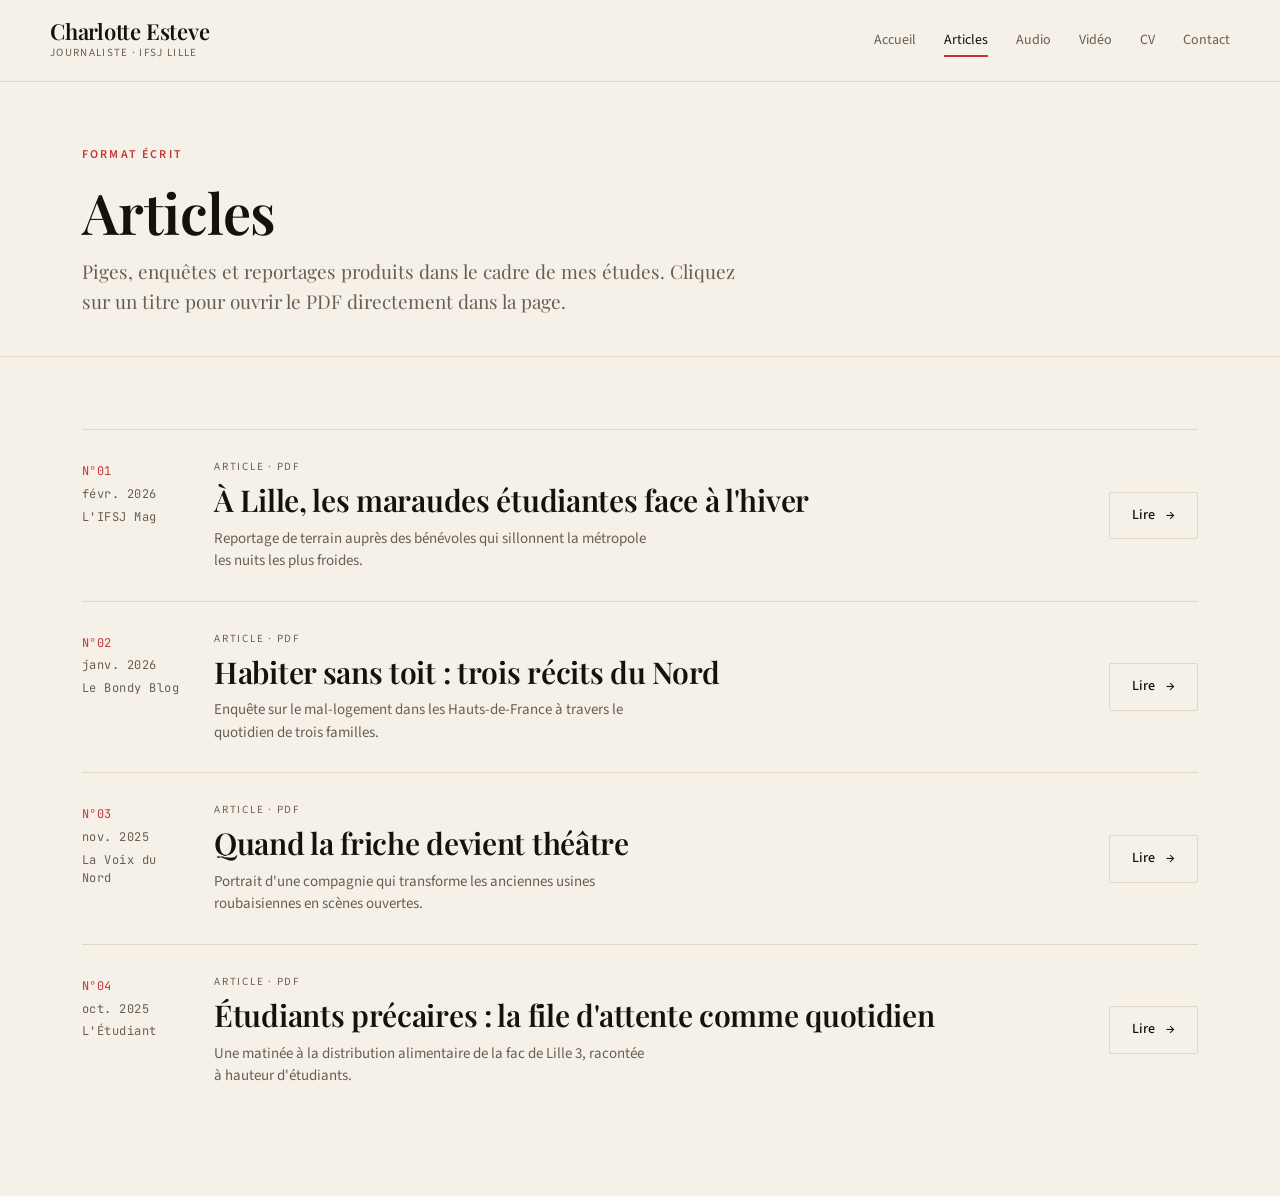
==== commit 44ecf149: "qw" ====
--- a/articles.html
+++ b/articles.html
@@ -32,9 +32,9 @@
     <main>
       <section class="page-header">
         <div class="container">
-          <p class="page-eyebrow">Format écrit · PDF</p>
+          <p class="page-eyebrow">Format écrit</p>
           <h1 class="page-title">Articles</h1>
-          <p class="page-intro">Pigées, enquêtes et reportages publiés ou produits dans le cadre de mes études. Cliquez sur un titre pour ouvrir le PDF directement dans la page.</p>
+          <p class="page-intro">Piges, enquêtes et reportages produits dans le cadre de mes études. Cliquez sur un titre pour ouvrir le PDF directement dans la page.</p>
         </div>
       </section>
 
--- a/styles.css
+++ b/styles.css
@@ -370,7 +370,6 @@
 }
 .featured-item:last-child { border-right: none; }
 .featured-item:hover { background: var(--accent-soft); }
-.featured-item:first-child { padding-left: 0; }
 .featured-kind {
   font-size: 11px;
   letter-spacing: 0.16em;
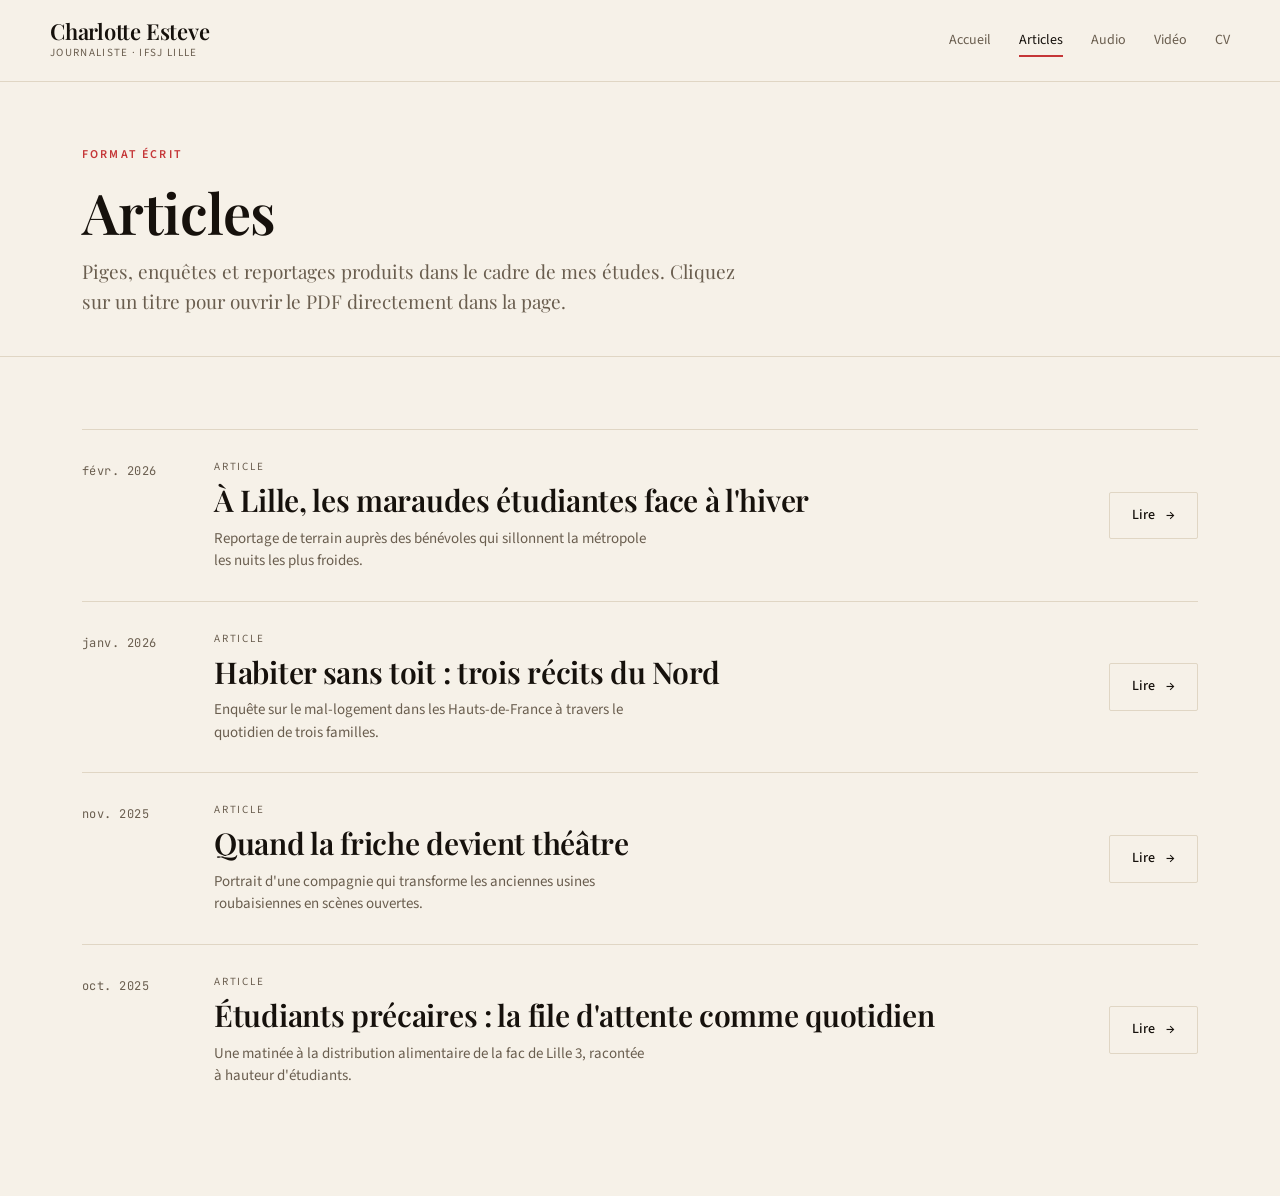
==== commit 2f95991c: "remove contact page in nav" ====
--- a/articles.html
+++ b/articles.html
@@ -24,7 +24,6 @@
           <a href="audio">Audio</a>
           <a href="video">Vidéo</a>
           <a href="cv">CV</a>
-          <a href="contact">Contact</a>
         </nav>
       </div>
     </header>
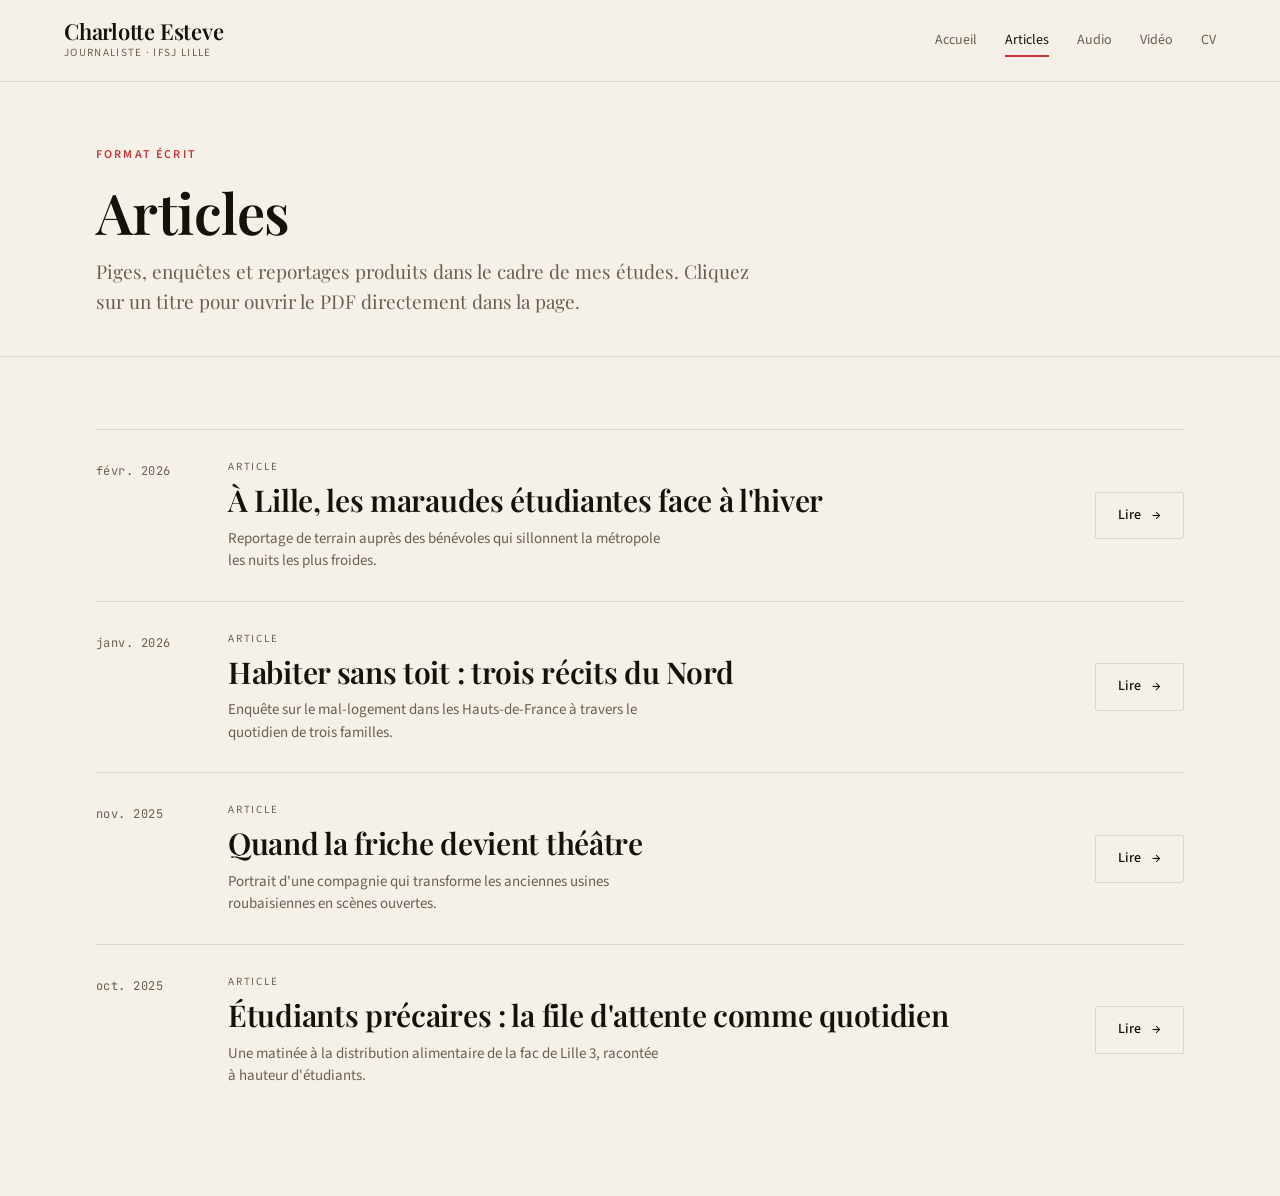
==== commit f0fe3296: "adding favicon" ====
--- a/articles.html
+++ b/articles.html
@@ -4,6 +4,7 @@
   <meta charset="UTF-8" />
   <meta name="viewport" content="width=device-width, initial-scale=1.0" />
   <title>Articles — Charlotte Esteve</title>
+  <link rel="icon" href="favicon.png" />
   <link rel="preconnect" href="https://fonts.googleapis.com" />
   <link rel="preconnect" href="https://fonts.gstatic.com" crossorigin />
   <link href="https://fonts.googleapis.com/css2?family=Playfair+Display:wght@500;600;700&family=Source+Sans+3:wght@400;500;600&family=JetBrains+Mono:wght@400&display=swap" rel="stylesheet" />
--- a/styles.css
+++ b/styles.css
@@ -51,7 +51,7 @@
 
 .container {
   width: 100%;
-  max-width: 1180px;
+  max-width: 90%;
   margin: 0 auto;
   padding: 0 32px;
 }
